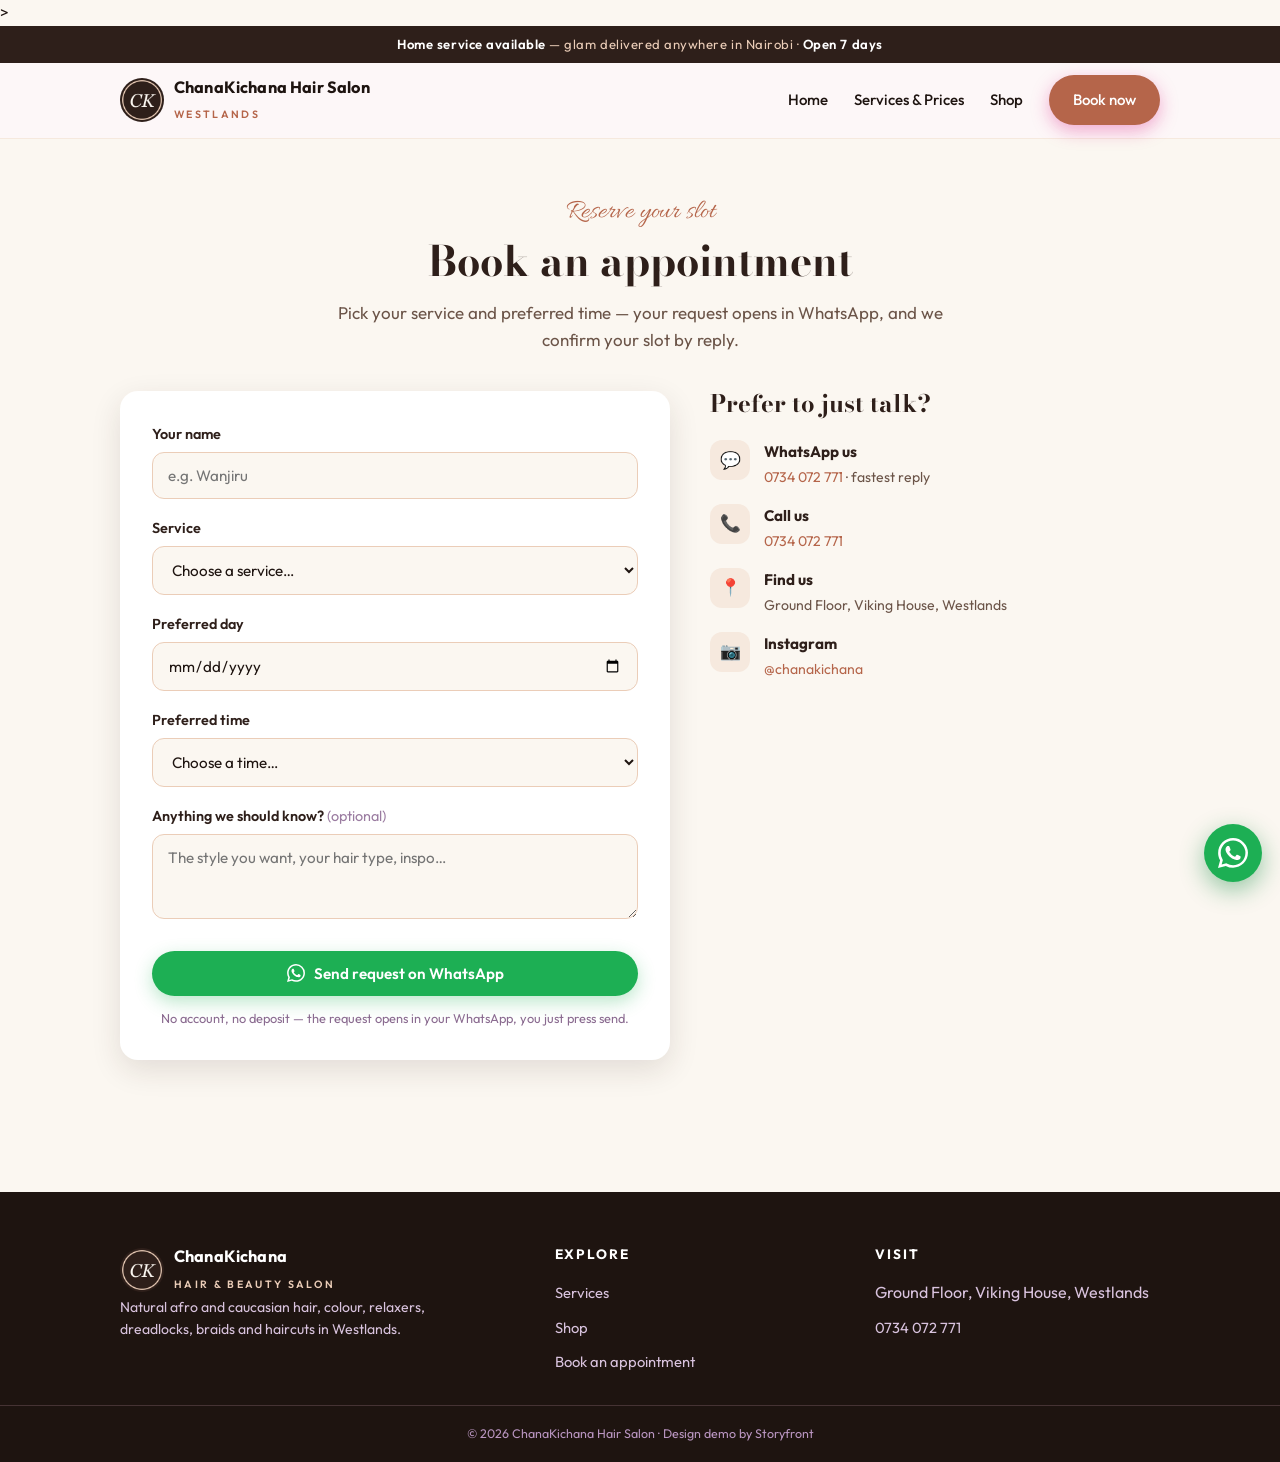
==== book.html @ 7741334e "ChanaKichana Hair Salon: free preview build (Urban Glam House base) Co-Authored-By: Claude Sonnet 5." ====
<!DOCTYPE html>
<html lang="en">
<head>
<meta charset="UTF-8">
<meta name="viewport" content="width=device-width, initial-scale=1.0">
<title>Book | ChanaKichana Hair &amp; Beauty Salon</title>
<meta name="description" content="Book your hair appointment at ChanaKichana, Viking House, Westlands, on WhatsApp.">>
<link rel="icon" type="image/png" sizes="32x32" href="assets/img/favicon-32.png">
<link rel="icon" type="image/png" sizes="64x64" href="assets/img/favicon-64.png">
<link rel="apple-touch-icon" href="assets/img/favicon-180.png">
<link rel="preconnect" href="https://fonts.googleapis.com">
<link rel="preconnect" href="https://fonts.gstatic.com" crossorigin>
<link href="https://fonts.googleapis.com/css2?family=Bodoni+Moda:ital,wght@0,600;0,700;1,600&family=Outfit:wght@400;500;600;700&family=Allura&display=swap" rel="stylesheet">
<link rel="stylesheet" href="assets/css/style.css">
</head>
<body>

<div class="announce"><strong>Home service available</strong> — glam delivered anywhere in Nairobi · <strong>Open 7 days</strong></div>

<header class="site-header">
  <div class="header-in">
    <a class="brand" href="index.html">
      <img src="assets/img/logo-mark.png" alt="ChanaKichana Hair Salon logo">
      <span>
        <span class="brand-name">ChanaKichana Hair Salon</span><br>
        <span class="brand-sub">Westlands</span>
      </span>
    </a>
    <nav class="nav" id="nav">
      <button class="nav-close" aria-label="Close menu">&times;</button>
      <a href="index.html">Home</a>
      <a href="services.html">Services &amp; Prices</a>
      <a href="shop.html">Shop</a>
      <a href="book.html" class="btn btn-magenta">Book now</a>
    </nav>
    <button class="nav-toggle" aria-label="Open menu"><span></span><span></span><span></span></button>
  </div>
</header>

<section class="section-tight">
  <div class="wrap center reveal">
    <span class="eyebrow">Reserve your slot</span>
    <h2>Book an appointment</h2>
    <p class="lead">Pick your service and preferred time — your request opens in WhatsApp, and we confirm your slot by reply.</p>
  </div>
  <div class="wrap">
    <div class="book-grid">
      <div class="form-card reveal">
        <form id="booking-form">
          <label for="bk-name">Your name</label>
          <input id="bk-name" type="text" placeholder="e.g. Wanjiru" required>

          <label for="bk-service">Service</label>
          <select id="bk-service" required>
            <option value="" disabled selected>Choose a service&hellip;</option><option>Braids</option><option>Natural hair wash &amp; treatment</option><option>Colour or relaxer</option><option>Dreadlocks</option><option>Haircut</option><option>Nails</option></select>

          <label for="bk-date">Preferred day</label>
          <input id="bk-date" type="date" required>

          <label for="bk-time">Preferred time</label>
          <select id="bk-time" required>
            <option value="" disabled selected>Choose a time…</option>
            <option>Morning (8am – 11am)</option>
            <option>Midday (11am – 2pm)</option>
            <option>Afternoon (2pm – 5pm)</option>
            <option>Evening (5pm – 8pm)</option>
          </select>

          <label for="bk-notes">Anything we should know? <span style="font-weight:400;color:#9a7ba0">(optional)</span></label>
          <textarea id="bk-notes" rows="3" placeholder="The style you want, your hair type, inspo…"></textarea>

          <button type="submit" class="btn btn-wa"><svg width="18" height="18" viewBox="0 0 24 24" fill="currentColor"><path d="M17.5 14.4c-.3-.15-1.76-.87-2.03-.97-.27-.1-.47-.15-.67.15-.2.3-.77.97-.94 1.17-.17.2-.35.22-.65.07-.3-.15-1.26-.46-2.4-1.48-.89-.79-1.49-1.77-1.66-2.07-.17-.3-.02-.46.13-.61.14-.13.3-.35.45-.52.15-.17.2-.3.3-.5.1-.2.05-.37-.02-.52-.08-.15-.68-1.63-.93-2.23-.24-.58-.49-.5-.67-.51h-.57c-.2 0-.52.07-.8.37-.27.3-1.04 1.02-1.04 2.5 0 1.47 1.07 2.9 1.22 3.1.15.2 2.1 3.2 5.1 4.49.71.3 1.27.49 1.7.63.72.23 1.37.2 1.88.12.58-.09 1.76-.72 2.01-1.42.25-.7.25-1.29.17-1.42-.07-.12-.27-.2-.57-.35zM12.05 21.8h-.01a9.87 9.87 0 0 1-5.03-1.38l-.36-.21-3.74.98 1-3.64-.24-.37a9.83 9.83 0 0 1-1.51-5.26c0-5.44 4.43-9.87 9.89-9.87a9.82 9.82 0 0 1 6.98 2.9 9.82 9.82 0 0 1 2.9 6.99c0 5.44-4.44 9.86-9.88 9.86zm8.4-18.27A11.8 11.8 0 0 0 12.04 0C5.46 0 .1 5.35.1 11.92c0 2.1.55 4.15 1.6 5.96L0 24l6.28-1.65a11.93 11.93 0 0 0 5.76 1.47h.01c6.58 0 11.93-5.35 11.93-11.93a11.86 11.86 0 0 0-3.53-8.36z"/></svg> Send request on WhatsApp</button>
          <p class="form-hint">No account, no deposit — the request opens in your WhatsApp, you just press send.</p>
        </form>
      </div>
      <div class="visit-info reveal">
        <h2 style="font-size:1.5rem">Prefer to just talk?</h2>
        <div class="info-rows">
          <div class="info-row"><div class="ic">&#128172;</div><div><b>WhatsApp us</b><span><a href="https://wa.me/254734072771?text=Hello%20ChanaKichana%20Hair%20Salon!%20I%27d%20like%20to%20book%20an%20appointment." target="_blank" rel="noopener">0734 072 771</a> &middot; fastest reply</span></div></div>
          <div class="info-row"><div class="ic">&#128222;</div><div><b>Call us</b><span><a href="tel:+254734072771">0734 072 771</a></span></div></div>
          <div class="info-row"><div class="ic">&#128205;</div><div><b>Find us</b><span>Ground Floor, Viking House, Westlands</span></div></div>
          <div class="info-row"><div class="ic">&#128247;</div><div><b>Instagram</b><span><a href="https://www.instagram.com/chanakichana/" target="_blank" rel="noopener">@chanakichana</a></span></div></div>
        </div>
      </div>
    </div>
  </div>
</section>

<footer class="site-footer"><div class="footer-in"><div><a class="brand" href="index.html"><img src="assets/img/logo-mark.png" alt=""><span><span class="brand-name">ChanaKichana</span><br><span class="brand-sub">Hair &amp; Beauty Salon</span></span></a><p>Natural afro and caucasian hair, colour, relaxers, dreadlocks, braids and haircuts in Westlands.</p></div><div><h4>Explore</h4><ul><li><a href="services.html">Services</a></li><li><a href="shop.html">Shop</a></li><li><a href="book.html">Book an appointment</a></li></ul></div><div><h4>Visit</h4><ul><li>Ground Floor, Viking House, Westlands</li><li><a href="tel:+254734072771">0734 072 771</a></li></ul></div></div><div class="copyright">&copy; <span data-year></span> ChanaKichana Hair Salon &middot; Design demo by Storyfront</div></footer>

<a class="wa-float" href="https://wa.me/254734072771?text=Hello%20ChanaKichana%20Hair%20Salon!%20I%27d%20like%20to%20book%20an%20appointment." target="_blank" rel="noopener" aria-label="Chat on WhatsApp">
  <svg width="30" height="30" viewBox="0 0 24 24" fill="#fff"><path d="M17.5 14.4c-.3-.15-1.76-.87-2.03-.97-.27-.1-.47-.15-.67.15-.2.3-.77.97-.94 1.17-.17.2-.35.22-.65.07-.3-.15-1.26-.46-2.4-1.48-.89-.79-1.49-1.77-1.66-2.07-.17-.3-.02-.46.13-.61.14-.13.3-.35.45-.52.15-.17.2-.3.3-.5.1-.2.05-.37-.02-.52-.08-.15-.68-1.63-.93-2.23-.24-.58-.49-.5-.67-.51h-.57c-.2 0-.52.07-.8.37-.27.3-1.04 1.02-1.04 2.5 0 1.47 1.07 2.9 1.22 3.1.15.2 2.1 3.2 5.1 4.49.71.3 1.27.49 1.7.63.72.23 1.37.2 1.88.12.58-.09 1.76-.72 2.01-1.42.25-.7.25-1.29.17-1.42-.07-.12-.27-.2-.57-.35zM12.05 21.8h-.01a9.87 9.87 0 0 1-5.03-1.38l-.36-.21-3.74.98 1-3.64-.24-.37a9.83 9.83 0 0 1-1.51-5.26c0-5.44 4.43-9.87 9.89-9.87a9.82 9.82 0 0 1 6.98 2.9 9.82 9.82 0 0 1 2.9 6.99c0 5.44-4.44 9.86-9.88 9.86zm8.4-18.27A11.8 11.8 0 0 0 12.04 0C5.46 0 .1 5.35.1 11.92c0 2.1.55 4.15 1.6 5.96L0 24l6.28-1.65a11.93 11.93 0 0 0 5.76 1.47h.01c6.58 0 11.93-5.35 11.93-11.93a11.86 11.86 0 0 0-3.53-8.36z"/></svg>
</a>

<script src="assets/js/main.js"></script>
</body>
</html>
---- assets/css/style.css ----
/* ============================================================
   URBAN GLAM HOUSE — demo site
   Brand tokens sampled from their own logo:
   Plum #2E1F1A · Magenta #E61B98 · Blush #EBCDB8
   Type: Bodoni Moda (display) · Outfit (body) · Allura (script accent)
   ============================================================ */

:root{
  --plum:#2E1F1A;
  --plum-ink:#1E1410;
  --magenta:#B5654A;
  --magenta-deep:#8F4A33;
  --blush:#EBCDB8;
  --blush-soft:#F6E9DE;
  --porcelain:#FBF7F1;
  --white:#FFFFFF;
  --wa:#1DAF54;
  --wa-deep:#168A42;
  --shadow:0 10px 30px rgba(46,31,26,.12);
  --shadow-sm:0 4px 14px rgba(46,31,26,.10);
  --radius:18px;
  --font-display:"Bodoni Moda", Georgia, serif;
  --font-body:"Outfit", -apple-system, "Segoe UI", sans-serif;
  --font-script:"Allura", cursive;
}

*{margin:0;padding:0;box-sizing:border-box}
html{scroll-behavior:smooth}
@media (prefers-reduced-motion: reduce){
  html{scroll-behavior:auto}
  *,*::before,*::after{animation:none!important;transition:none!important}
}

body{
  font-family:var(--font-body);
  background:var(--porcelain);
  color:var(--plum-ink);
  line-height:1.6;
  font-size:16px;
  -webkit-font-smoothing:antialiased;
}

img{max-width:100%;display:block}
a{color:var(--magenta);text-decoration:none}
a:focus-visible,button:focus-visible{outline:3px solid var(--magenta);outline-offset:2px;border-radius:6px}

.wrap{max-width:1080px;margin:0 auto;padding:0 20px}

/* ---------- announcement bar ---------- */
.announce{
  background:var(--plum);
  color:var(--blush);
  text-align:center;
  font-size:.82rem;
  letter-spacing:.04em;
  padding:8px 16px;
}
.announce strong{color:#fff;font-weight:600}

/* ---------- header ---------- */
.site-header{
  position:sticky;top:0;z-index:50;
  background:rgba(253,247,249,.92);
  backdrop-filter:blur(10px);
  border-bottom:1px solid var(--blush-soft);
}
.header-in{
  display:flex;align-items:center;justify-content:space-between;
  padding:12px 20px;max-width:1080px;margin:0 auto;gap:12px;
}
.brand{display:flex;align-items:center;gap:10px;color:var(--plum-ink)}
.brand img{width:44px;height:44px;border-radius:50%}
.brand-name{font-weight:700;font-size:1.02rem;letter-spacing:.01em;line-height:1.1}
.brand-sub{font-size:.66rem;letter-spacing:.22em;color:var(--magenta);font-weight:600;text-transform:uppercase}

.nav{display:flex;align-items:center;gap:26px}
.nav a{color:var(--plum-ink);font-weight:500;font-size:.94rem;position:relative}
.nav a.active::after,.nav a:hover::after{
  content:"";position:absolute;left:0;right:0;bottom:-6px;height:2px;
  background:var(--magenta);border-radius:2px;
}
.nav .btn{color:#fff}
.nav .btn::after{display:none}

.nav-toggle{
  display:none;background:none;border:0;cursor:pointer;padding:8px;
}
.nav-toggle span{display:block;width:24px;height:2.5px;background:var(--plum);margin:5px 0;border-radius:2px;transition:.25s}

@media (max-width:840px){
  .nav-toggle{display:block}
  .nav{
    position:fixed;inset:0;top:0;background:var(--porcelain);
    flex-direction:column;justify-content:center;gap:30px;
    transform:translateX(100%);transition:transform .28s ease;z-index:60;
  }
  .nav.open{transform:translateX(0)}
  .nav a{font-size:1.3rem}
  .nav-close{position:absolute;top:20px;right:20px;background:none;border:0;font-size:2rem;color:var(--plum);cursor:pointer}
}
@media (min-width:841px){.nav-close{display:none}}

/* ---------- buttons ---------- */
.btn{
  display:inline-flex;align-items:center;gap:9px;
  padding:13px 24px;border-radius:999px;
  font-weight:600;font-size:.95rem;font-family:var(--font-body);
  border:0;cursor:pointer;transition:transform .15s ease, box-shadow .15s ease, background .15s;
}
.btn:hover{transform:translateY(-2px)}
.btn-magenta{background:var(--magenta);color:#fff;box-shadow:0 6px 18px rgba(214,24,127,.35)}
.btn-magenta:hover{background:var(--magenta-deep)}
.btn-wa{background:var(--wa);color:#fff;box-shadow:0 6px 18px rgba(29,175,84,.3)}
.btn-wa:hover{background:var(--wa-deep)}
.btn-ghost{background:transparent;color:var(--plum);border:2px solid var(--plum)}
.btn-ghost:hover{background:var(--plum);color:#fff}
.btn-light{background:#fff;color:var(--plum);box-shadow:var(--shadow-sm)}
.btn svg{flex-shrink:0}

/* ---------- section scaffolding ---------- */
.section{padding:72px 0}
.section-tight{padding:52px 0}
.eyebrow{
  font-family:var(--font-script);
  color:var(--magenta);
  font-size:1.7rem;
  display:block;margin-bottom:4px;
}
h1,h2,h3{font-family:var(--font-display);color:var(--plum);font-weight:700;line-height:1.12}
h2{font-size:clamp(1.8rem,4vw,2.6rem);margin-bottom:14px}
h3{font-size:1.2rem}
.lead{font-size:1.06rem;color:#6B5448;max-width:640px}
.center{text-align:center}
.center .lead{margin:0 auto}

/* polish-dot divider — the recurring brand motif */
.dots{display:flex;gap:9px;justify-content:center;margin:18px auto}
.dots i{width:11px;height:11px;border-radius:50%;display:block}
.dots i:nth-child(1){background:var(--blush)}
.dots i:nth-child(2){background:var(--magenta)}
.dots i:nth-child(3){background:var(--plum)}

/* ---------- hero (magazine cover) ---------- */
.hero{
  background:
    radial-gradient(60% 80% at 85% 15%, rgba(246,195,214,.55), transparent 60%),
    radial-gradient(50% 60% at 10% 90%, rgba(214,24,127,.10), transparent 60%),
    var(--porcelain);
  overflow:hidden;
}
.hero-in{
  display:grid;grid-template-columns:1.15fr .85fr;gap:40px;align-items:center;
  padding:64px 20px 72px;max-width:1080px;margin:0 auto;
}
.hero-copy .eyebrow{font-size:2rem}
.hero h1{
  font-size:clamp(2.6rem,6.2vw,4.3rem);
  letter-spacing:.005em;
  margin-bottom:18px;
}
.hero h1 em{font-style:italic;color:var(--magenta)}
.hero .lead{margin-bottom:26px}
.hero-ctas{display:flex;gap:14px;flex-wrap:wrap;margin-bottom:26px}
.cover-lines{display:flex;gap:22px;flex-wrap:wrap}
.cover-line{font-size:.85rem;color:#6B5448}
.cover-line b{display:block;font-family:var(--font-display);font-size:1.35rem;color:var(--plum)}
.cover-line .stars{color:var(--magenta);letter-spacing:2px}

/* polaroid fan */
.polaroids{position:relative;height:380px}
.polaroid{
  position:absolute;background:#fff;padding:10px 10px 30px;
  box-shadow:var(--shadow);border-radius:8px;width:160px;
}
.polaroid img{width:140px;height:150px;object-fit:cover;border-radius:4px}
.polaroid figcaption{font-size:.72rem;text-align:center;color:#8a6b90;margin-top:8px;font-weight:500}
.polaroid.p1{top:14px;left:6%;transform:rotate(-7deg)}
.polaroid.p2{top:64px;left:36%;transform:rotate(3deg);z-index:2}
.polaroid.p3{top:140px;left:62%;transform:rotate(9deg)}
@media (max-width:840px){
  .hero-in{grid-template-columns:1fr;padding:44px 20px 56px}
  .polaroids{height:300px;max-width:420px;margin:0 auto;width:100%}
  .polaroid{width:132px}
  .polaroid img{width:112px;height:122px}
  .polaroid.p3{left:56%}
}

/* ---------- trust strip ---------- */
.trust{background:var(--plum);color:var(--blush-soft)}
.trust-in{
  display:grid;grid-template-columns:repeat(4,1fr);gap:18px;
  padding:30px 20px;max-width:1080px;margin:0 auto;text-align:center;
}
.trust b{display:block;font-family:var(--font-display);font-size:1.6rem;color:#fff}
.trust span{font-size:.82rem;letter-spacing:.05em}
@media (max-width:700px){.trust-in{grid-template-columns:repeat(2,1fr)}}

/* ---------- service cards ---------- */
.cards{display:grid;grid-template-columns:repeat(3,1fr);gap:22px;margin-top:38px}
@media (max-width:900px){.cards{grid-template-columns:repeat(2,1fr)}}
@media (max-width:560px){.cards{grid-template-columns:1fr}}
.card{
  background:#fff;border-radius:var(--radius);padding:26px;
  box-shadow:var(--shadow-sm);border:1px solid var(--blush-soft);
  display:flex;flex-direction:column;gap:10px;
  transition:transform .18s ease, box-shadow .18s ease;
}
.card:hover{transform:translateY(-4px);box-shadow:var(--shadow)}
.card .ic{
  width:46px;height:46px;border-radius:14px;display:grid;place-items:center;
  background:linear-gradient(135deg,var(--blush),var(--blush-soft));
  font-size:1.3rem;
}
.card h3{margin-top:2px}
.card p{font-size:.92rem;color:#6B5448;flex-grow:1}
.card .from{font-weight:700;color:var(--magenta);font-size:.95rem}
.card .from small{color:#8a7567;font-weight:500}
.card a.more{font-weight:600;font-size:.9rem}

/* ---------- gallery ---------- */
.gallery{display:grid;grid-template-columns:1.6fr 1fr;gap:18px;margin-top:38px}
.gallery .big img{width:100%;height:100%;object-fit:cover;border-radius:var(--radius)}
.gallery .stack{display:grid;gap:18px}
.gallery .stack .row{display:grid;grid-template-columns:1fr 1fr;gap:18px}
.gallery .tile{
  background:#fff;border-radius:14px;padding:8px;box-shadow:var(--shadow-sm);
}
.gallery .tile img{width:100%;height:130px;object-fit:cover;border-radius:9px}
.gallery .tile figcaption{font-size:.74rem;color:#8a6b90;text-align:center;padding:6px 0 2px}
.gallery .note{
  background:linear-gradient(135deg,var(--plum),#6B3573);
  color:#fff;border-radius:14px;padding:20px;display:flex;flex-direction:column;justify-content:center;gap:6px;
}
.gallery .note b{font-family:var(--font-display);font-size:1.15rem}
.gallery .note span{font-size:.85rem;color:var(--blush)}
@media (max-width:760px){.gallery{grid-template-columns:1fr}}

/* ---------- reviews ---------- */
.reviews{display:grid;grid-template-columns:repeat(3,1fr);gap:22px;margin-top:38px}
@media (max-width:820px){.reviews{grid-template-columns:1fr}}
.review{
  background:#fff;border-radius:var(--radius);padding:26px;box-shadow:var(--shadow-sm);
  border-top:4px solid var(--magenta);
}
.review .stars{color:var(--magenta);letter-spacing:3px;margin-bottom:10px;font-size:.95rem}
.review p{font-size:.95rem;color:#4a3350;font-style:italic}
.review footer{margin-top:14px;font-size:.82rem;font-weight:600;color:var(--plum)}
.review footer span{display:block;font-weight:400;color:#8a7567}

/* ---------- shop teaser & product grid ---------- */
.products{display:grid;grid-template-columns:repeat(3,1fr);gap:22px;margin-top:38px}
@media (max-width:900px){.products{grid-template-columns:repeat(2,1fr)}}
@media (max-width:560px){.products{grid-template-columns:1fr}}
.product{
  background:#fff;border-radius:var(--radius);overflow:hidden;
  box-shadow:var(--shadow-sm);border:1px solid var(--blush-soft);
  display:flex;flex-direction:column;
}
.product .ph{
  height:120px;display:grid;place-items:center;font-size:2.4rem;
  background:linear-gradient(135deg,var(--blush-soft),var(--blush));
}
.product .pd{padding:20px;display:flex;flex-direction:column;gap:8px;flex-grow:1}
.product h3{font-size:1.05rem}
.product p{font-size:.88rem;color:#6B5448;flex-grow:1}
.product .price{font-weight:700;color:var(--magenta)}
.product .price small{color:#8a7567;font-weight:500}
.product .btn{justify-content:center}

/* ---------- banner (home service) ---------- */
.banner{
  background:linear-gradient(120deg,var(--plum) 0%,#7A2E6B 60%,var(--magenta) 130%);
  border-radius:calc(var(--radius) + 6px);
  color:#fff;padding:44px 36px;
  display:flex;align-items:center;justify-content:space-between;gap:26px;flex-wrap:wrap;
  box-shadow:var(--shadow);
}
.banner h2{color:#fff;margin-bottom:6px}
.banner .eyebrow{color:var(--blush)}
.banner p{color:var(--blush-soft);max-width:480px}

/* ---------- visit ---------- */
.visit{display:grid;grid-template-columns:1fr 1fr;gap:34px;align-items:center;margin-top:38px}
@media (max-width:820px){.visit{grid-template-columns:1fr}}
.map-card{border-radius:var(--radius);overflow:hidden;box-shadow:var(--shadow);position:relative;display:block}
.map-card img{width:100%}
.map-card span{
  position:absolute;bottom:12px;left:12px;background:var(--plum);color:#fff;
  font-size:.8rem;font-weight:600;padding:8px 14px;border-radius:999px;
}
.visit-info h2{margin-bottom:8px}
.info-rows{display:grid;gap:14px;margin:22px 0}
.info-row{display:flex;gap:14px;align-items:flex-start}
.info-row .ic{
  width:40px;height:40px;border-radius:12px;background:var(--blush-soft);
  display:grid;place-items:center;flex-shrink:0;font-size:1.05rem;
}
.info-row b{display:block;font-size:.95rem;color:var(--plum)}
.info-row span{font-size:.88rem;color:#6B5448}

/* ---------- menu (services page) ---------- */
.demo-note{
  background:var(--blush-soft);border:1px dashed var(--magenta);
  color:var(--plum);font-size:.85rem;border-radius:12px;
  padding:10px 16px;text-align:center;margin:22px auto 0;max-width:620px;
}
.menu-group{margin-top:46px}
.menu-group header{display:flex;align-items:baseline;justify-content:space-between;gap:14px;flex-wrap:wrap;border-bottom:2px solid var(--blush);padding-bottom:10px;margin-bottom:8px}
.menu-group header h2{margin-bottom:0;font-size:1.6rem}
.menu-group header .gwa{font-size:.88rem;font-weight:600}
.menu-item{
  display:flex;justify-content:space-between;gap:18px;align-items:baseline;
  padding:14px 4px;border-bottom:1px solid var(--blush-soft);
}
.menu-item .mi-name b{display:block;color:var(--plum);font-size:1rem;font-weight:600}
.menu-item .mi-name span{font-size:.85rem;color:#8a6b90}
.menu-item .mi-price{font-family:var(--font-display);font-weight:700;color:var(--magenta);white-space:nowrap;font-size:1.05rem}

/* ---------- about ---------- */
.split{display:grid;grid-template-columns:1fr 1fr;gap:40px;align-items:center}
@media (max-width:820px){.split{grid-template-columns:1fr}}
.split img{border-radius:var(--radius);box-shadow:var(--shadow)}
.mv{display:grid;grid-template-columns:1fr 1fr;gap:22px;margin-top:38px}
@media (max-width:700px){.mv{grid-template-columns:1fr}}
.mv .card b{font-family:var(--font-display);font-size:1.2rem;color:var(--plum)}
.programs{display:grid;grid-template-columns:repeat(3,1fr);gap:22px;margin-top:38px}
@media (max-width:860px){.programs{grid-template-columns:1fr}}
.tag{
  display:inline-block;background:var(--blush-soft);color:var(--magenta);
  font-size:.7rem;font-weight:700;letter-spacing:.08em;text-transform:uppercase;
  padding:4px 10px;border-radius:999px;
}

/* ---------- booking form ---------- */
.book-grid{display:grid;grid-template-columns:1.1fr .9fr;gap:40px;margin-top:38px;align-items:start}
@media (max-width:860px){.book-grid{grid-template-columns:1fr}}
.form-card{background:#fff;border-radius:var(--radius);padding:32px;box-shadow:var(--shadow)}
.form-card label{display:block;font-weight:600;font-size:.9rem;color:var(--plum);margin:18px 0 6px}
.form-card label:first-of-type{margin-top:0}
.form-card input,.form-card select,.form-card textarea{
  width:100%;padding:13px 15px;border-radius:12px;border:1.5px solid var(--blush);
  font-family:var(--font-body);font-size:.95rem;background:var(--porcelain);color:var(--plum-ink);
}
.form-card input:focus,.form-card select:focus,.form-card textarea:focus{
  outline:none;border-color:var(--magenta);box-shadow:0 0 0 3px rgba(214,24,127,.15);
}
.form-card .btn{width:100%;justify-content:center;margin-top:24px}
.form-hint{font-size:.8rem;color:#8a6b90;margin-top:12px;text-align:center}

/* ---------- footer ---------- */
.site-footer{background:var(--plum-ink);color:#D9C3DE;margin-top:80px}
.footer-in{
  max-width:1080px;margin:0 auto;padding:52px 20px 30px;
  display:grid;grid-template-columns:1.4fr 1fr 1fr;gap:36px;
}
@media (max-width:760px){.footer-in{grid-template-columns:1fr}}
.site-footer .brand{color:#fff}
.site-footer .brand-sub{color:var(--blush)}
.f-script{font-family:var(--font-script);color:var(--blush);font-size:1.6rem;margin:10px 0 4px}
.site-footer p{font-size:.88rem;max-width:340px}
.site-footer h4{color:#fff;font-size:.85rem;letter-spacing:.14em;text-transform:uppercase;margin-bottom:14px}
.site-footer ul{list-style:none;display:grid;gap:9px}
.site-footer ul a{color:#D9C3DE;font-size:.92rem}
.site-footer ul a:hover{color:#fff}
.copyright{
  border-top:1px solid rgba(246,195,214,.18);text-align:center;
  font-size:.78rem;padding:18px;color:#B995C0;
}

/* ---------- floating WhatsApp ---------- */
.wa-float{
  position:fixed;right:18px;bottom:18px;z-index:40;
  width:58px;height:58px;border-radius:50%;
  background:var(--wa);display:grid;place-items:center;
  box-shadow:0 8px 24px rgba(22,138,66,.45);
  transition:transform .15s;
}
.wa-float:hover{transform:scale(1.08)}

/* ---------- reveal ---------- */
.reveal{opacity:0;transform:translateY(22px);transition:opacity .6s ease,transform .6s ease}
.reveal.in{opacity:1;transform:none}
@media (prefers-reduced-motion:reduce){.reveal{opacity:1;transform:none}}
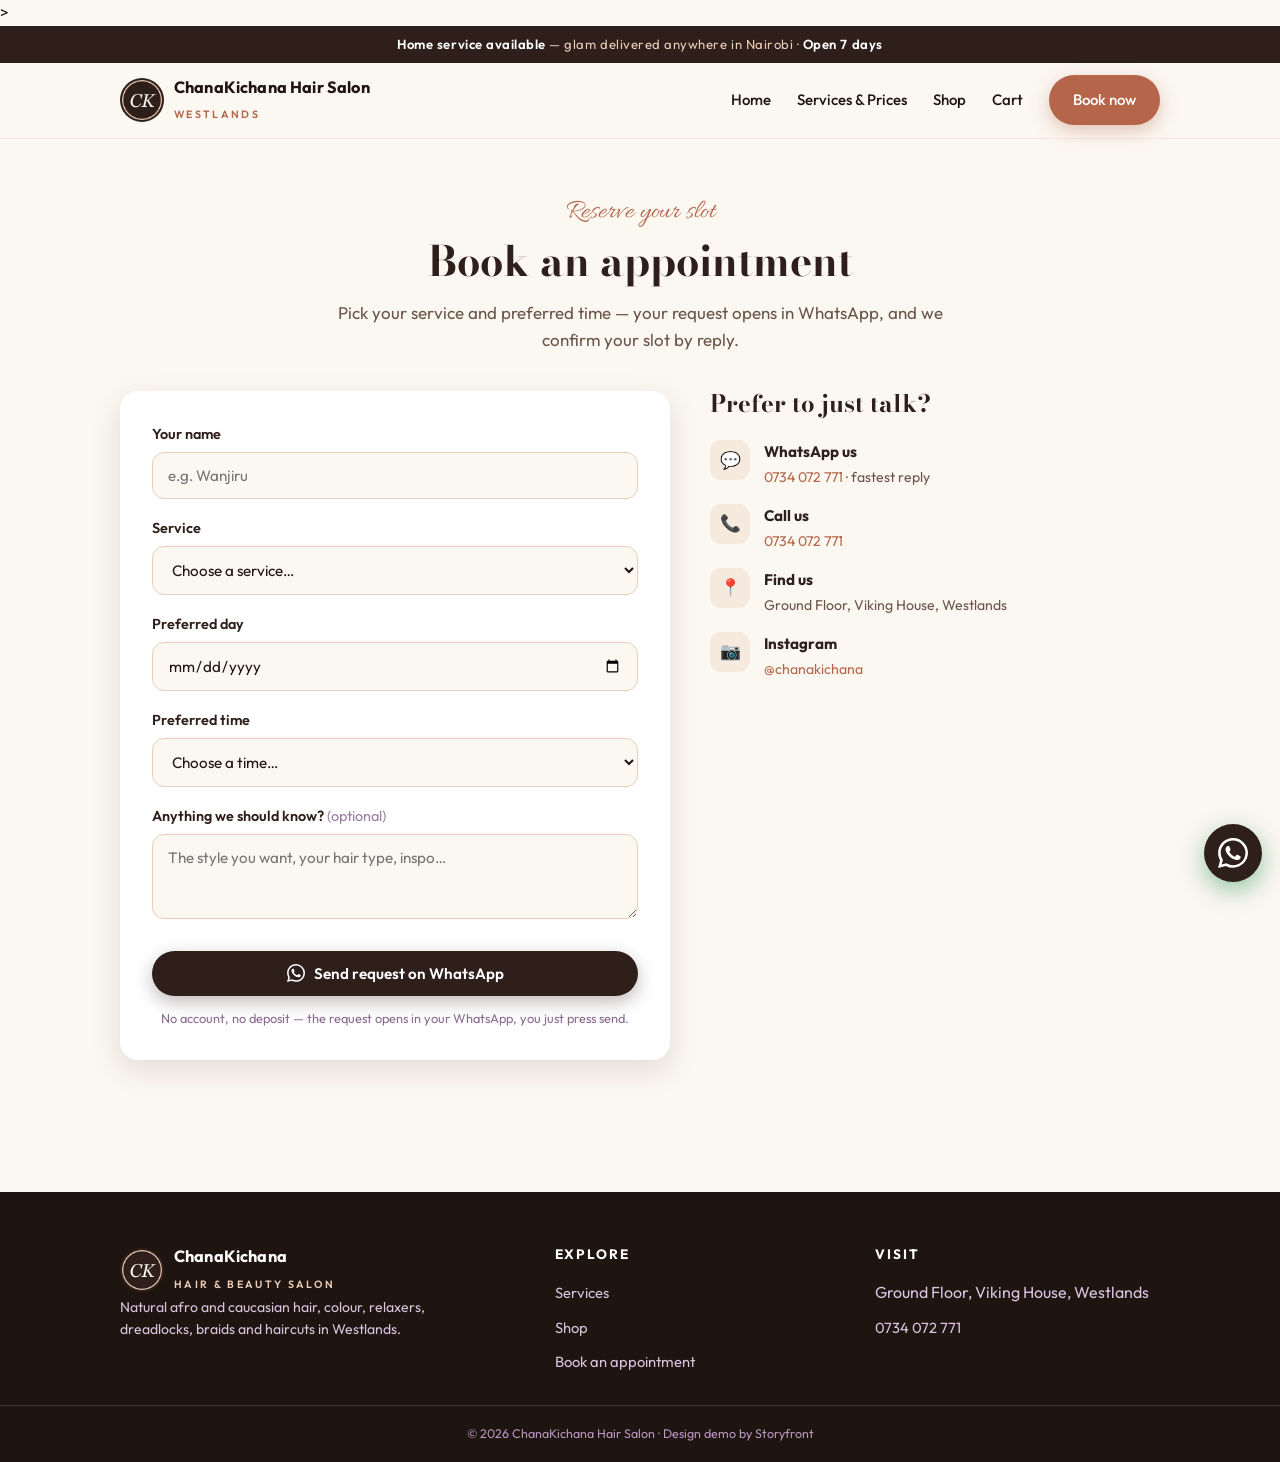
==== commit 5a6137e0: "Fix mobile menu, add Cart link to coming-soon, brand-colour WhatsApp buttons Co-Authored-By: Claude " ====
--- a/book.html
+++ b/book.html
@@ -31,6 +31,7 @@
       <a href="index.html">Home</a>
       <a href="services.html">Services &amp; Prices</a>
       <a href="shop.html">Shop</a>
+      <a href="coming-soon.html" class="nav-cart">Cart</a>
       <a href="book.html" class="btn btn-magenta">Book now</a>
     </nav>
     <button class="nav-toggle" aria-label="Open menu"><span></span><span></span><span></span></button>
--- a/assets/css/style.css
+++ b/assets/css/style.css
@@ -14,8 +14,8 @@
   --blush-soft:#F6E9DE;
   --porcelain:#FBF7F1;
   --white:#FFFFFF;
-  --wa:#1DAF54;
-  --wa-deep:#168A42;
+  --wa:#2E1F1A;
+  --wa-deep:#B5654A;
   --shadow:0 10px 30px rgba(46,31,26,.12);
   --shadow-sm:0 4px 14px rgba(46,31,26,.10);
   --radius:18px;
@@ -60,7 +60,7 @@
 /* ---------- header ---------- */
 .site-header{
   position:sticky;top:0;z-index:50;
-  background:rgba(253,247,249,.92);
+  background:rgba(251,247,241,.97);
   backdrop-filter:blur(10px);
   border-bottom:1px solid var(--blush-soft);
 }
@@ -88,13 +88,15 @@
 .nav-toggle span{display:block;width:24px;height:2.5px;background:var(--plum);margin:5px 0;border-radius:2px;transition:.25s}
 
 @media (max-width:840px){
-  .nav-toggle{display:block}
+  .site-header{backdrop-filter:none;-webkit-backdrop-filter:none}
+  .nav-toggle{display:block;position:relative;z-index:70}
   .nav{
     position:fixed;inset:0;top:0;background:var(--porcelain);
     flex-direction:column;justify-content:center;gap:30px;
-    transform:translateX(100%);transition:transform .28s ease;z-index:60;
+    transform:translateX(100%);visibility:hidden;transition:transform .28s ease,visibility 0s .28s;z-index:60;overflow-y:auto;
   }
-  .nav.open{transform:translateX(0)}
+  .nav.open{transform:translateX(0);visibility:visible;transition:transform .28s ease}
+  body.menu-open{overflow:hidden}
   .nav a{font-size:1.3rem}
   .nav-close{position:absolute;top:20px;right:20px;background:none;border:0;font-size:2rem;color:var(--plum);cursor:pointer}
 }
@@ -108,9 +110,9 @@
   border:0;cursor:pointer;transition:transform .15s ease, box-shadow .15s ease, background .15s;
 }
 .btn:hover{transform:translateY(-2px)}
-.btn-magenta{background:var(--magenta);color:#fff;box-shadow:0 6px 18px rgba(214,24,127,.35)}
+.btn-magenta{background:var(--magenta);color:#fff;box-shadow:0 6px 18px rgba(181,101,74,.35)}
 .btn-magenta:hover{background:var(--magenta-deep)}
-.btn-wa{background:var(--wa);color:#fff;box-shadow:0 6px 18px rgba(29,175,84,.3)}
+.btn-wa{background:var(--wa);color:#fff;box-shadow:0 6px 18px rgba(46,31,26,.3)}
 .btn-wa:hover{background:var(--wa-deep)}
 .btn-ghost{background:transparent;color:var(--plum);border:2px solid var(--plum)}
 .btn-ghost:hover{background:var(--plum);color:#fff}
@@ -381,3 +383,7 @@
 .reveal{opacity:0;transform:translateY(22px);transition:opacity .6s ease,transform .6s ease}
 .reveal.in{opacity:1;transform:none}
 @media (prefers-reduced-motion:reduce){.reveal{opacity:1;transform:none}}
+
+.btn-wa:hover{color:#fff}
+.nav-cart{white-space:nowrap}
+body.menu-open .nav-toggle{visibility:hidden}
